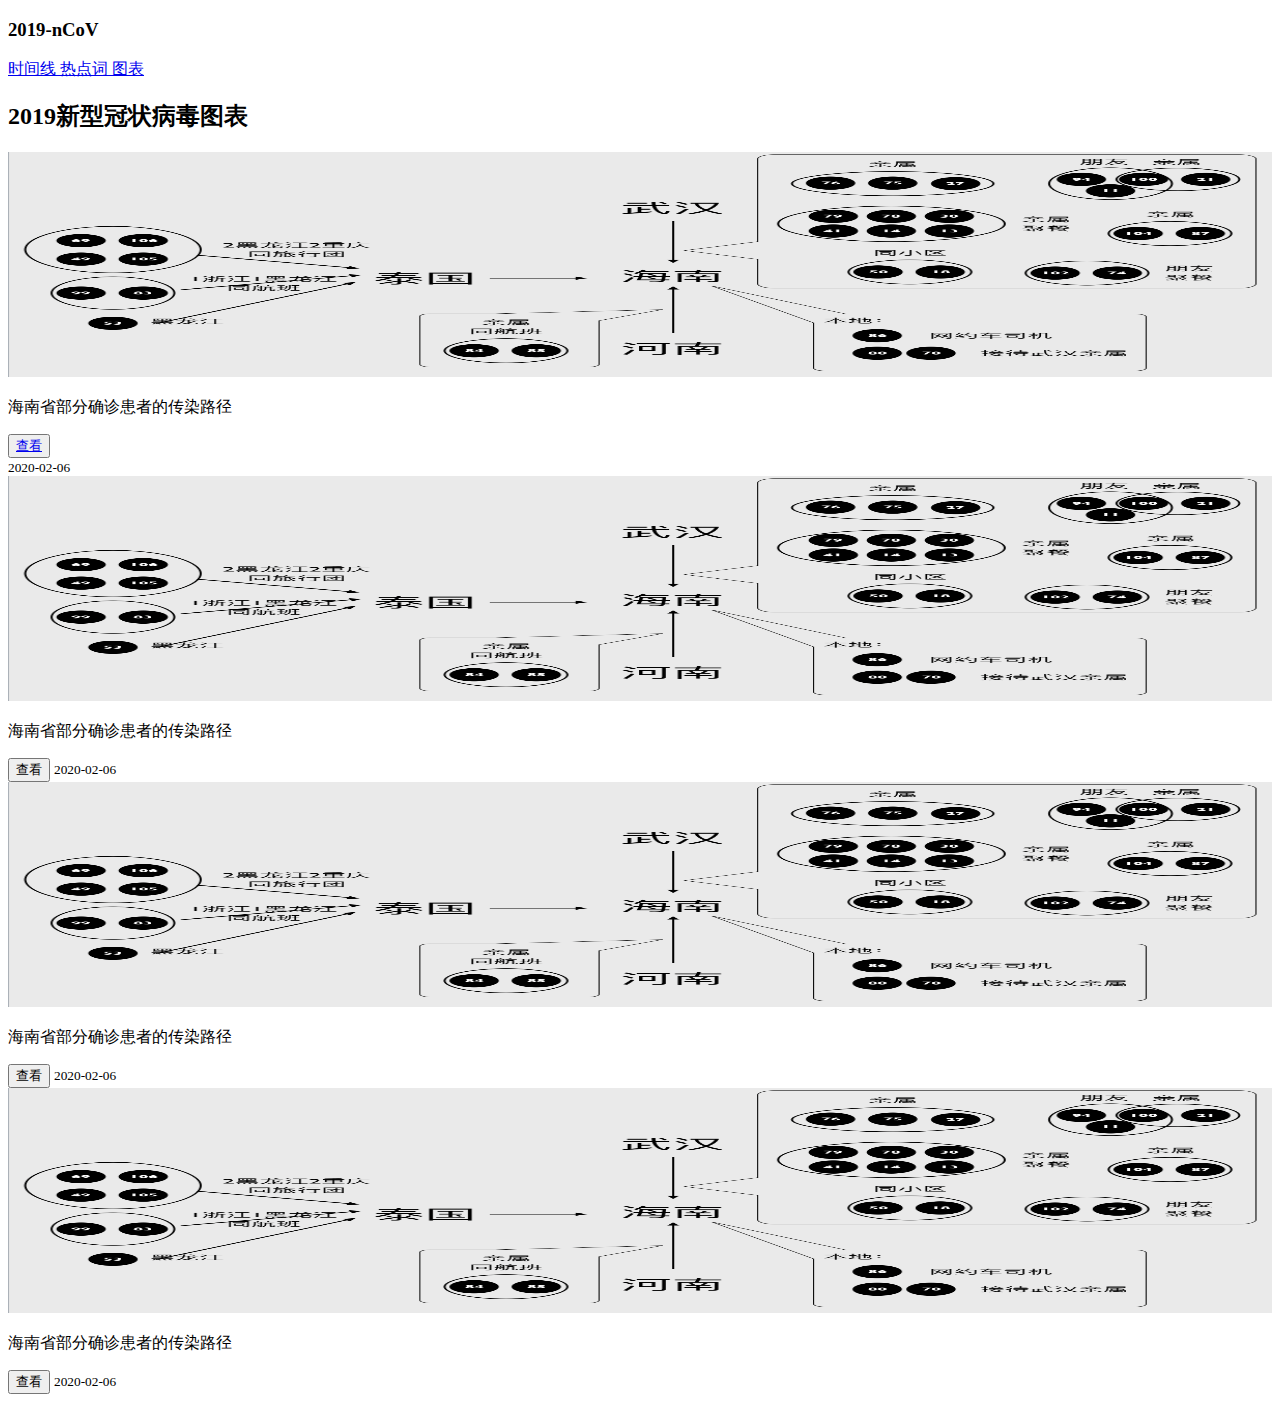
==== graphs.html @ 92c8af26 "init" ====
<!DOCTYPE html>
<html lang="en">
    <head>
        <meta charset="utf-8">
            <meta content="width=device-width, initial-scale=1, shrink-to-fit=no" name="viewport"/>
            <title>
                2019-nCoV
            </title>
            <meta content="2019-nCoV" name="description"/>
            <meta content="Jinglin Zou, Guodong Jin"/>
            <link href="https://2019-n-cov.github.io/css/bootstrap.min.css" rel="stylesheet"/>
            <link href="https://2019-n-cov.github.io/css/all.css" rel="stylesheet"/>
            <link href="https://2019-n-cov.github.io/css/font-awesome.min.css" rel="stylesheet"/>
            <link href="https://2019-n-cov.github.io/css/main.css" rel="stylesheet"/>
            <link href="https://2019-n-cov.github.io/css/thumbnail.css" rel="stylesheet"/>
            <script src="https://2019-n-cov.github.io/js/jquery-3.3.1.slim.min.js" type="text/javascript">
            </script>
        </meta>
    </head>
    <body>
        <div class="conver-container d-flex w-100 h-100 p-3 mx-auto flex-column">
            <header class="masthead mb-auto">
                <div class="inner">
                    <h3 class="masthead-brand">
                        2019-nCoV
                    </h3>
                    <nav class="nav nav-masthead justify-content-center">
                        <a class="nav-link" href="https://2019-n-cov.github.io/index.html">
                            时间线
                        </a>
                        <a class="nav-link" href="https://2019-n-cov.github.io/keyword.html">
                            热点词
                        </a>
                        <a class="nav-link active" href="#">
                            图表
                        </a>
                    </nav>
                </div>
            </header>
            <div class="container py-5">
                <div class="row text-center mb-5">
                    <div class="col-lg-8 mx-auto">
                        <h2 class="mb-0">
                            2019新型冠状病毒图表
                        </h2>
                    </div>
                </div>
            </div>
            <div class="album py-5">
                <div class="container">
                    <div class="row">
                        <div class="col-md-4">
                            <div class="card mb-4 shadow-sm">
                                <img height="225" src="imgs/hainan-2020-02-06.png" width="100%"/>
                                <div class="card-body">
                                    <p class="card-text">
                                        海南省部分确诊患者的传染路径
                                    </p>
                                    <div class="d-flex justify-content-between align-items-center">
                                        <div class="btn-group">
                                            <button class="btn btn-sm btn-outline-secondary" type="button">
                                                <a href="graphs/hainan.html">
                                                    查看
                                                </a>
                                            </button>
                                        </div>
                                        <small class="text-muted">
                                            2020-02-06
                                        </small>
                                    </div>
                                </div>
                            </div>
                        </div>
                        <div class="col-md-4">
                            <div class="card mb-4 shadow-sm">
                                <img height="225" src="imgs/hainan-2020-02-06.png" width="100%"/>
                                <div class="card-body">
                                    <p class="card-text">
                                        海南省部分确诊患者的传染路径
                                    </p>
                                    <div class="d-flex justify-content-between align-items-center">
                                        <button class="btn btn-sm btn-outline-secondary" type="button">
                                            查看
                                        </button>
                                        <small class="text-muted">
                                            2020-02-06
                                        </small>
                                    </div>
                                </div>
                            </div>
                        </div>
                        <div class="col-md-4">
                            <div class="card mb-4 shadow-sm">
                                <img height="225" src="imgs/hainan-2020-02-06.png" width="100%"/>
                                <div class="card-body">
                                    <p class="card-text">
                                        海南省部分确诊患者的传染路径
                                    </p>
                                    <div class="d-flex justify-content-between align-items-center">
                                        <button class="btn btn-sm btn-outline-secondary" type="button">
                                            查看
                                        </button>
                                        <small class="text-muted">
                                            2020-02-06
                                        </small>
                                    </div>
                                </div>
                            </div>
                        </div>
                        <div class="col-md-4">
                            <div class="card mb-4 shadow-sm">
                                <img height="225" src="imgs/hainan-2020-02-06.png" width="100%"/>
                                <div class="card-body">
                                    <p class="card-text">
                                        海南省部分确诊患者的传染路径
                                    </p>
                                    <div class="d-flex justify-content-between align-items-center">
                                        <button class="btn btn-sm btn-outline-secondary" type="button">
                                            查看
                                        </button>
                                        <small class="text-muted">
                                            2020-02-06
                                        </small>
                                    </div>
                                </div>
                            </div>
                        </div>
                    </div>
                </div>
            </div>
        </div>
    </body>
</html>
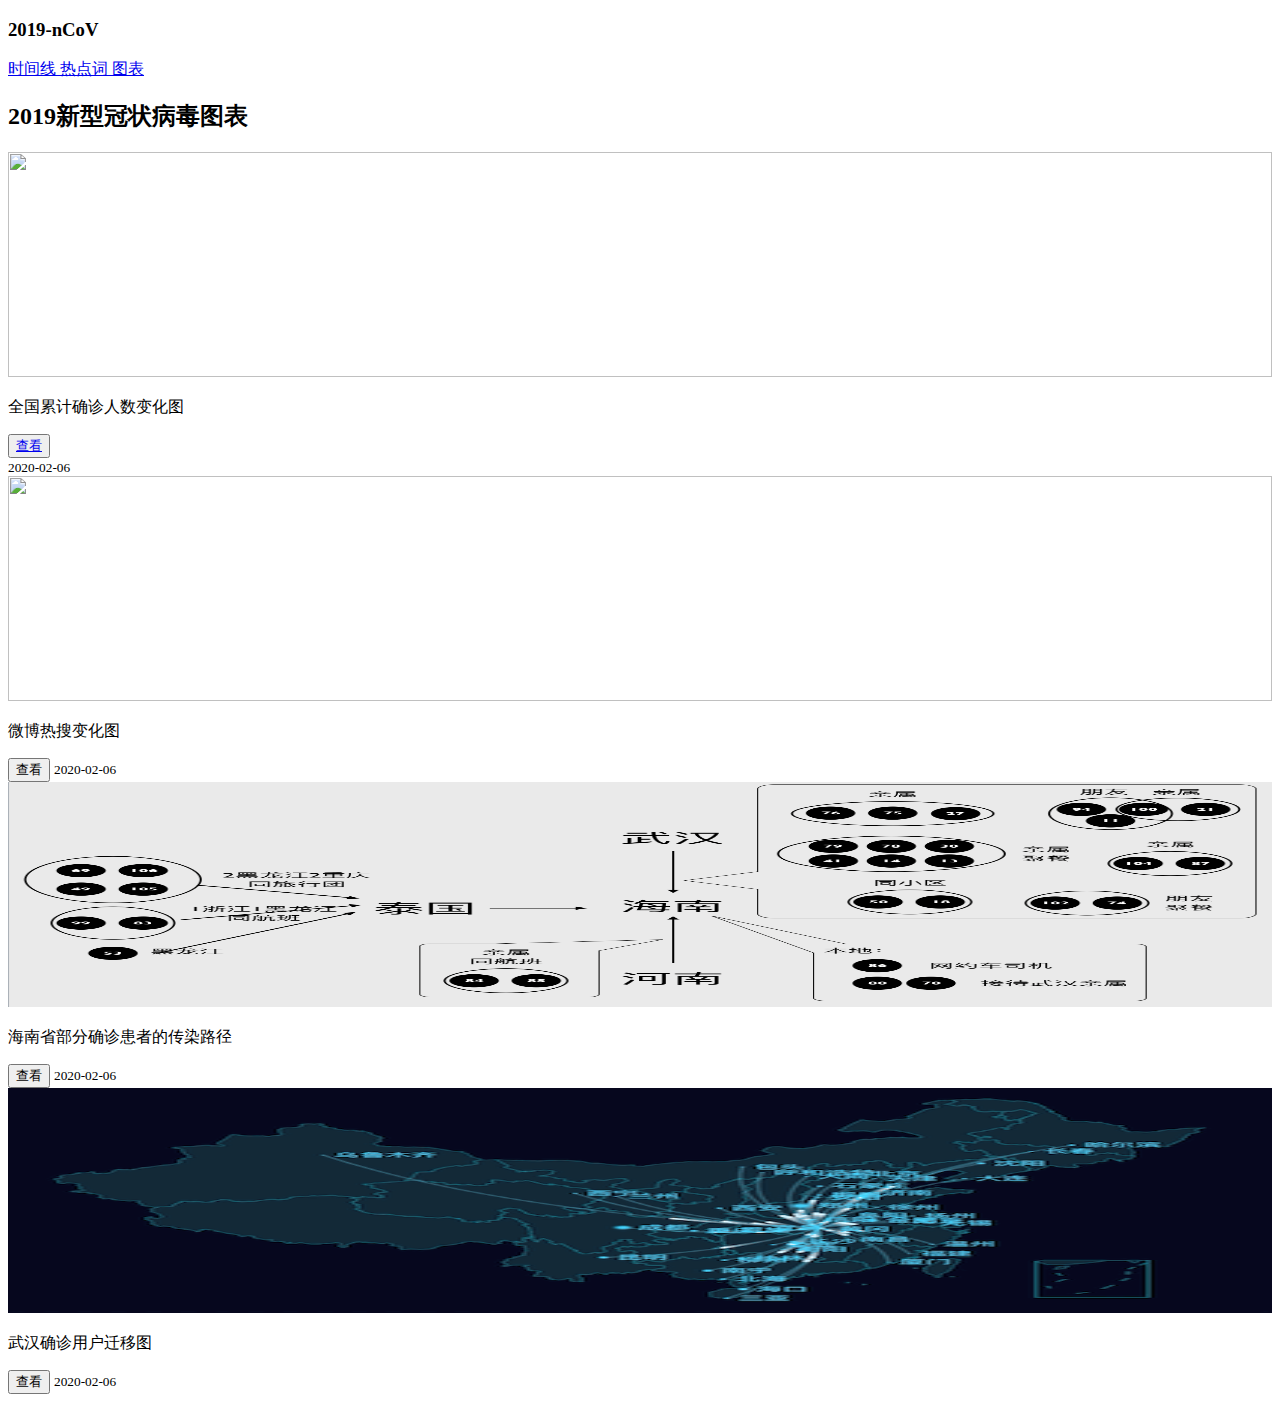
==== commit b4e49bd0: "add images" ====
--- a/graphs.html
+++ b/graphs.html
@@ -51,10 +51,10 @@
                     <div class="row">
                         <div class="col-md-4">
                             <div class="card mb-4 shadow-sm">
-                                <img height="225" src="imgs/hainan-2020-02-06.png" width="100%"/>
+                                <img height="225" src="imgs/全国累计确诊人数变化图.gif" width="100%"/>
                                 <div class="card-body">
                                     <p class="card-text">
-                                        海南省部分确诊患者的传染路径
+                                        全国累计确诊人数变化图
                                     </p>
                                     <div class="d-flex justify-content-between align-items-center">
                                         <div class="btn-group">
@@ -73,10 +73,10 @@
                         </div>
                         <div class="col-md-4">
                             <div class="card mb-4 shadow-sm">
-                                <img height="225" src="imgs/hainan-2020-02-06.png" width="100%"/>
+                                <img height="225" src="imgs/微博热搜变化图.gif" width="100%"/>
                                 <div class="card-body">
                                     <p class="card-text">
-                                        海南省部分确诊患者的传染路径
+                                        微博热搜变化图
                                     </p>
                                     <div class="d-flex justify-content-between align-items-center">
                                         <button class="btn btn-sm btn-outline-secondary" type="button">
@@ -109,10 +109,10 @@
                         </div>
                         <div class="col-md-4">
                             <div class="card mb-4 shadow-sm">
-                                <img height="225" src="imgs/hainan-2020-02-06.png" width="100%"/>
+                                <img height="225" src="imgs/武汉确诊用户迁移图.gif" width="100%"/>
                                 <div class="card-body">
                                     <p class="card-text">
-                                        海南省部分确诊患者的传染路径
+                                        武汉确诊用户迁移图
                                     </p>
                                     <div class="d-flex justify-content-between align-items-center">
                                         <button class="btn btn-sm btn-outline-secondary" type="button">
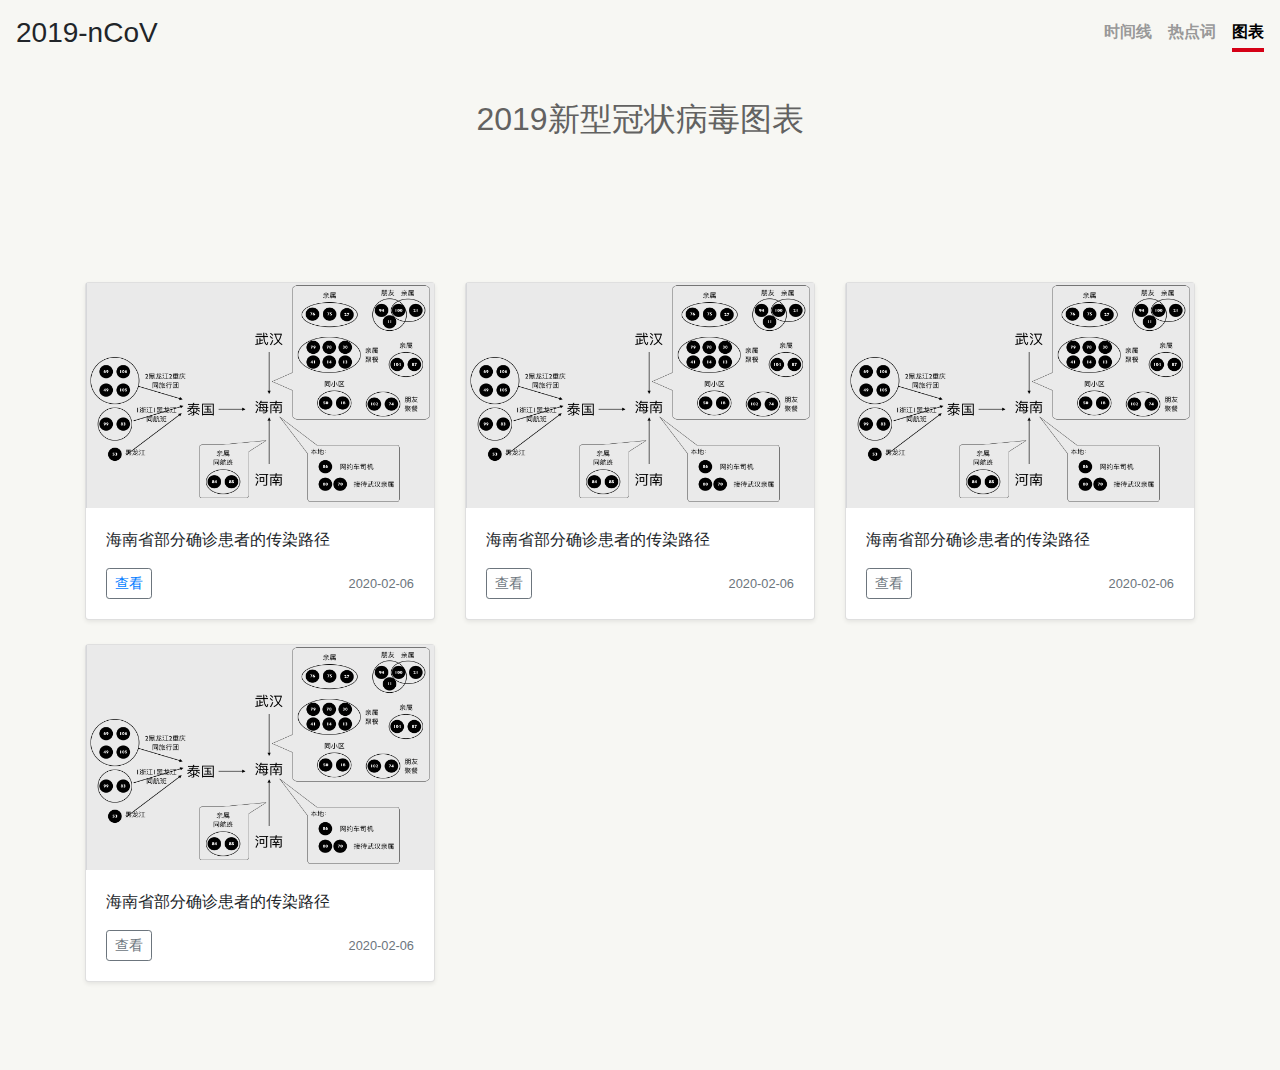
==== commit eacfc448: "update header link" ====
--- a/graphs.html
+++ b/graphs.html
@@ -8,12 +8,12 @@
             </title>
             <meta content="2019-nCoV" name="description"/>
             <meta content="Jinglin Zou, Guodong Jin"/>
-            <link href="https://2019-n-cov.github.io/css/bootstrap.min.css" rel="stylesheet"/>
-            <link href="https://2019-n-cov.github.io/css/all.css" rel="stylesheet"/>
-            <link href="https://2019-n-cov.github.io/css/font-awesome.min.css" rel="stylesheet"/>
-            <link href="https://2019-n-cov.github.io/css/main.css" rel="stylesheet"/>
-            <link href="https://2019-n-cov.github.io/css/thumbnail.css" rel="stylesheet"/>
-            <script src="https://2019-n-cov.github.io/js/jquery-3.3.1.slim.min.js" type="text/javascript">
+            <link href="https://2019-ncov-wuhan.github.io/css/bootstrap.min.css" rel="stylesheet"/>
+            <link href="https://2019-ncov-wuhan.github.io/css/all.css" rel="stylesheet"/>
+            <link href="https://2019-ncov-wuhan.github.io/css/font-awesome.min.css" rel="stylesheet"/>
+            <link href="https://2019-ncov-wuhan.github.io/css/main.css" rel="stylesheet"/>
+            <link href="https://2019-ncov-wuhan.github.io/css/thumbnail.css" rel="stylesheet"/>
+            <script src="https://2019-ncov-wuhan.github.io/js/jquery-3.3.1.slim.min.js" type="text/javascript">
             </script>
         </meta>
     </head>
@@ -25,10 +25,10 @@
                         2019-nCoV
                     </h3>
                     <nav class="nav nav-masthead justify-content-center">
-                        <a class="nav-link" href="https://2019-n-cov.github.io/index.html">
+                        <a class="nav-link" href="https://2019-ncov-wuhan.github.io/index.html">
                             时间线
                         </a>
-                        <a class="nav-link" href="https://2019-n-cov.github.io/keyword.html">
+                        <a class="nav-link" href="https://2019-ncov-wuhan.github.io/keyword.html">
                             热点词
                         </a>
                         <a class="nav-link active" href="#">
@@ -51,10 +51,10 @@
                     <div class="row">
                         <div class="col-md-4">
                             <div class="card mb-4 shadow-sm">
-                                <img height="225" src="imgs/全国累计确诊人数变化图.gif" width="100%"/>
+                                <img height="225" src="imgs/hainan-2020-02-06.png" width="100%"/>
                                 <div class="card-body">
                                     <p class="card-text">
-                                        全国累计确诊人数变化图
+                                        海南省部分确诊患者的传染路径
                                     </p>
                                     <div class="d-flex justify-content-between align-items-center">
                                         <div class="btn-group">
@@ -73,10 +73,10 @@
                         </div>
                         <div class="col-md-4">
                             <div class="card mb-4 shadow-sm">
-                                <img height="225" src="imgs/微博热搜变化图.gif" width="100%"/>
+                                <img height="225" src="imgs/hainan-2020-02-06.png" width="100%"/>
                                 <div class="card-body">
                                     <p class="card-text">
-                                        微博热搜变化图
+                                        海南省部分确诊患者的传染路径
                                     </p>
                                     <div class="d-flex justify-content-between align-items-center">
                                         <button class="btn btn-sm btn-outline-secondary" type="button">
@@ -109,10 +109,10 @@
                         </div>
                         <div class="col-md-4">
                             <div class="card mb-4 shadow-sm">
-                                <img height="225" src="imgs/武汉确诊用户迁移图.gif" width="100%"/>
+                                <img height="225" src="imgs/hainan-2020-02-06.png" width="100%"/>
                                 <div class="card-body">
                                     <p class="card-text">
-                                        武汉确诊用户迁移图
+                                        海南省部分确诊患者的传染路径
                                     </p>
                                     <div class="d-flex justify-content-between align-items-center">
                                         <button class="btn btn-sm btn-outline-secondary" type="button">
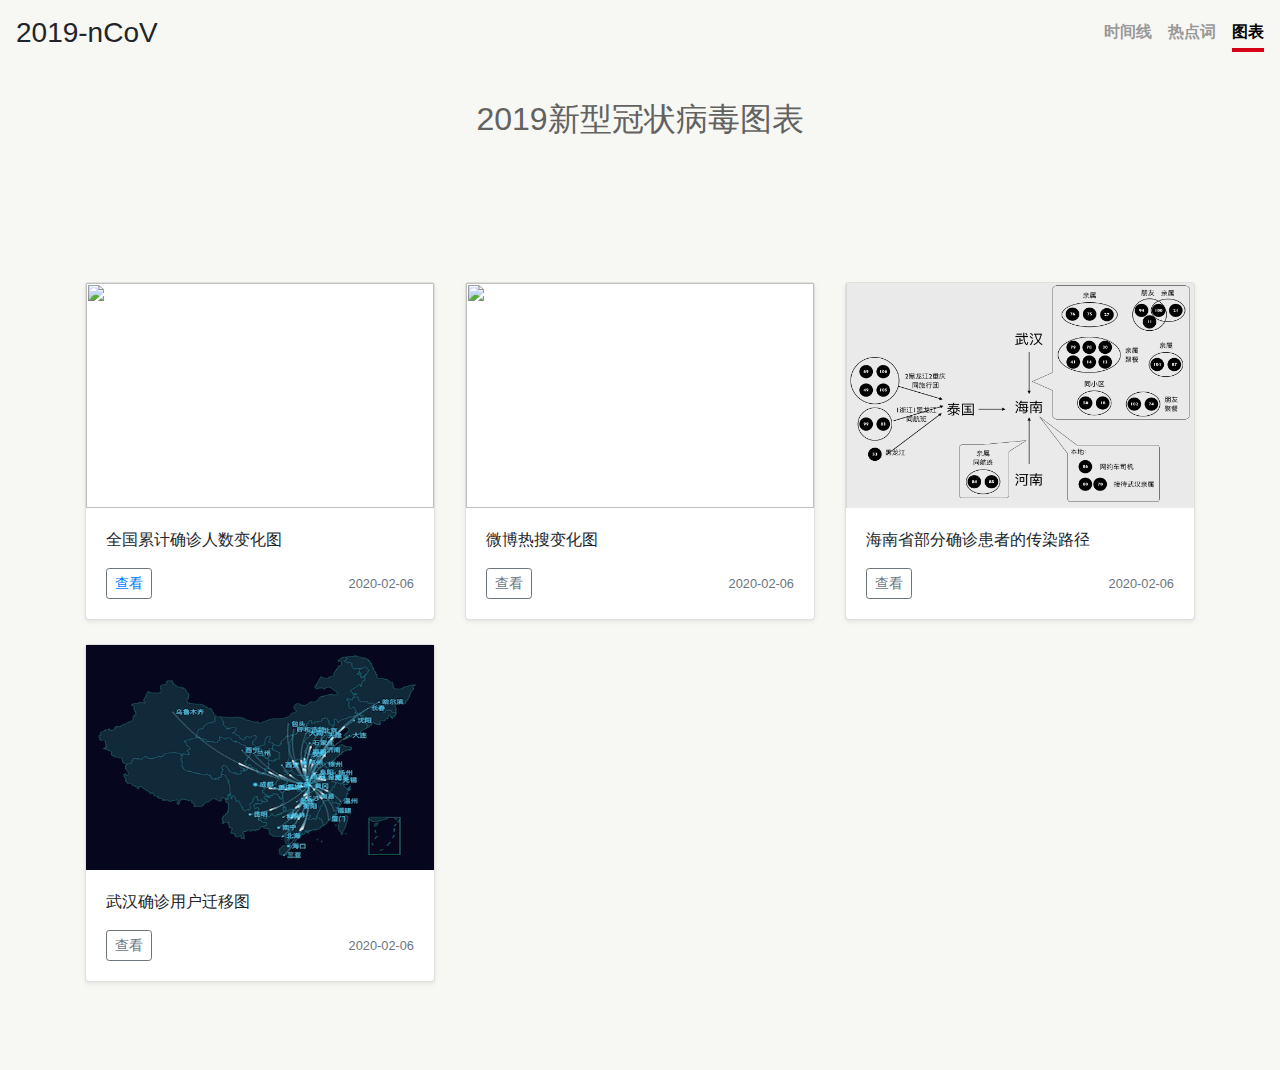
==== commit 28d8d63b: "Merge branch 'master' of https://github.com/2019-ncov-wuhan/2019-ncov-wuhan.github.io" ====
--- a/graphs.html
+++ b/graphs.html
@@ -51,10 +51,10 @@
                     <div class="row">
                         <div class="col-md-4">
                             <div class="card mb-4 shadow-sm">
-                                <img height="225" src="imgs/hainan-2020-02-06.png" width="100%"/>
+                                <img height="225" src="imgs/全国累计确诊人数变化图.gif" width="100%"/>
                                 <div class="card-body">
                                     <p class="card-text">
-                                        海南省部分确诊患者的传染路径
+                                        全国累计确诊人数变化图
                                     </p>
                                     <div class="d-flex justify-content-between align-items-center">
                                         <div class="btn-group">
@@ -73,10 +73,10 @@
                         </div>
                         <div class="col-md-4">
                             <div class="card mb-4 shadow-sm">
-                                <img height="225" src="imgs/hainan-2020-02-06.png" width="100%"/>
+                                <img height="225" src="imgs/微博热搜变化图.gif" width="100%"/>
                                 <div class="card-body">
                                     <p class="card-text">
-                                        海南省部分确诊患者的传染路径
+                                        微博热搜变化图
                                     </p>
                                     <div class="d-flex justify-content-between align-items-center">
                                         <button class="btn btn-sm btn-outline-secondary" type="button">
@@ -109,10 +109,10 @@
                         </div>
                         <div class="col-md-4">
                             <div class="card mb-4 shadow-sm">
-                                <img height="225" src="imgs/hainan-2020-02-06.png" width="100%"/>
+                                <img height="225" src="imgs/武汉确诊用户迁移图.gif" width="100%"/>
                                 <div class="card-body">
                                     <p class="card-text">
-                                        海南省部分确诊患者的传染路径
+                                        武汉确诊用户迁移图
                                     </p>
                                     <div class="d-flex justify-content-between align-items-center">
                                         <button class="btn btn-sm btn-outline-secondary" type="button">
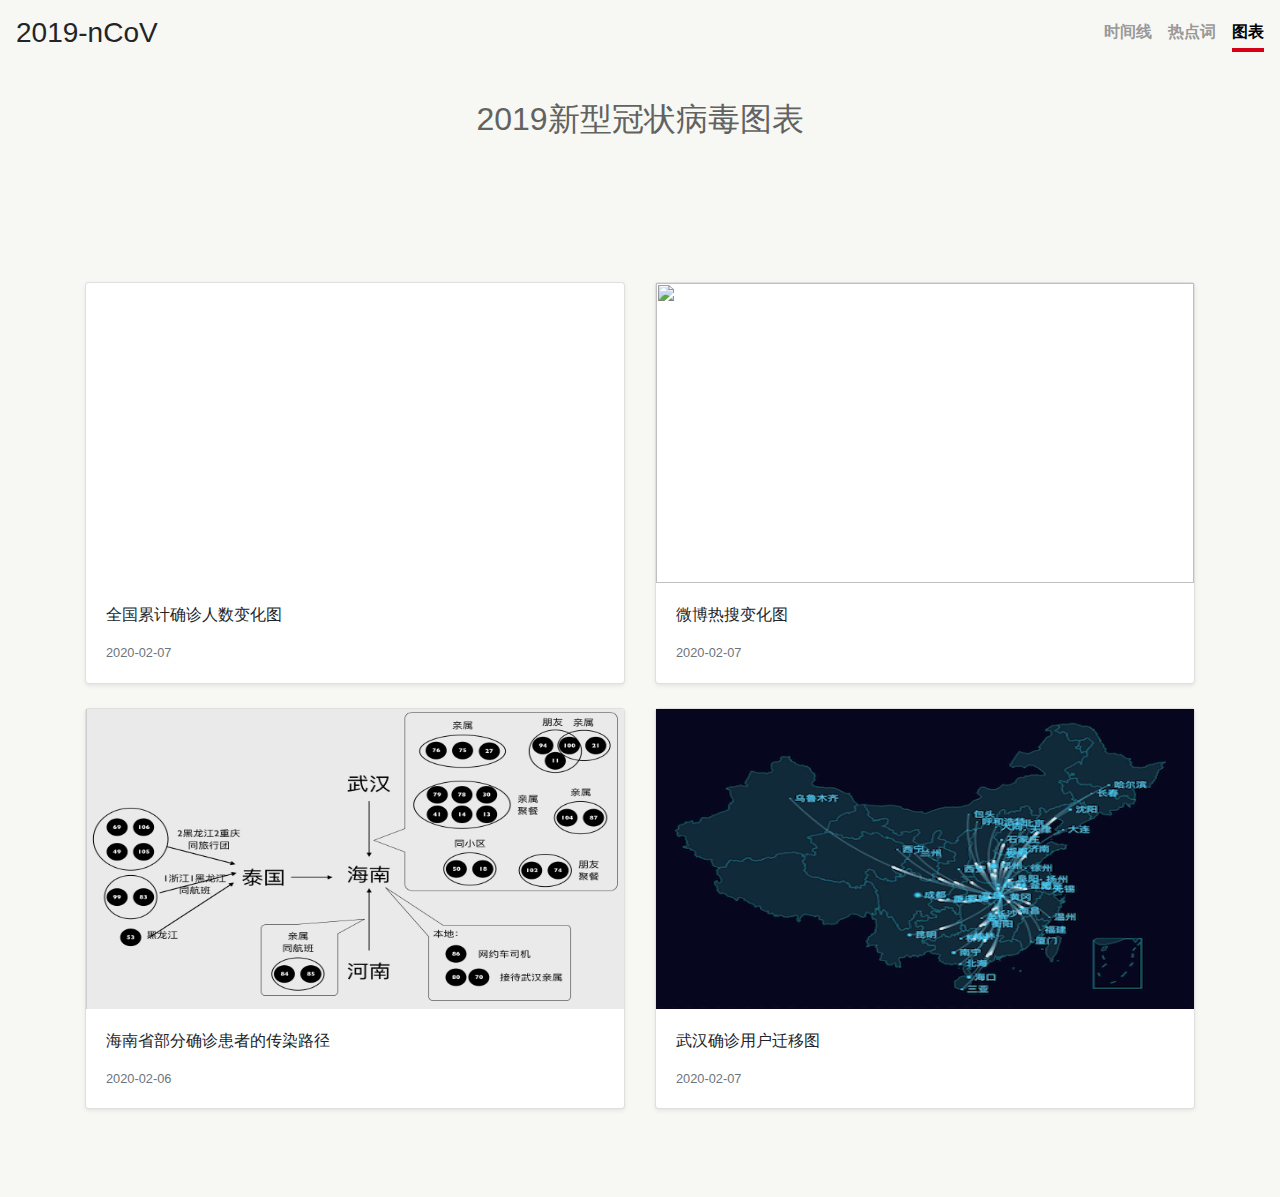
==== commit e2bdcaf5: "add video, change graph size" ====
--- a/graphs.html
+++ b/graphs.html
@@ -49,21 +49,44 @@
             <div class="album py-5">
                 <div class="container">
                     <div class="row">
-                        <div class="col-md-4">
+                        <div class="col-md-6">
                             <div class="card mb-4 shadow-sm">
-                                <img height="225" src="imgs/全国累计确诊人数变化图.gif" width="100%"/>
+                                <video autoplay loop muted playsinline src="imgs/user_count_change.mp4" height="300" width="100%"></video>
                                 <div class="card-body">
                                     <p class="card-text">
                                         全国累计确诊人数变化图
                                     </p>
                                     <div class="d-flex justify-content-between align-items-center">
-                                        <div class="btn-group">
-                                            <button class="btn btn-sm btn-outline-secondary" type="button">
-                                                <a href="graphs/hainan.html">
-                                                    查看
-                                                </a>
-                                            </button>
-                                        </div>
+                                        <small class="text-muted">
+                                            2020-02-07
+                                        </small>
+                                    </div>
+                                </div>
+                            </div>
+                        </div>
+                        <div class="col-md-6">
+                            <div class="card mb-4 shadow-sm">
+                                <img height="300" src="imgs/微博热搜变化图.gif" width="100%"/>
+                                <div class="card-body">
+                                    <p class="card-text">
+                                        微博热搜变化图
+                                    </p>
+                                    <div class="d-flex justify-content-between align-items-center">
+                                        <small class="text-muted">
+                                            2020-02-07
+                                        </small>
+                                    </div>
+                                </div>
+                            </div>
+                        </div>
+                        <div class="col-md-6">
+                            <div class="card mb-4 shadow-sm">
+                                <img height="300" src="imgs/hainan-2020-02-06.png" width="100%"/>
+                                <div class="card-body">
+                                    <p class="card-text">
+                                        海南省部分确诊患者的传染路径
+                                    </p>
+                                    <div class="d-flex justify-content-between align-items-center">
                                         <small class="text-muted">
                                             2020-02-06
                                         </small>
@@ -71,55 +94,16 @@
                                 </div>
                             </div>
                         </div>
-                        <div class="col-md-4">
+                        <div class="col-md-6">
                             <div class="card mb-4 shadow-sm">
-                                <img height="225" src="imgs/微博热搜变化图.gif" width="100%"/>
-                                <div class="card-body">
-                                    <p class="card-text">
-                                        微博热搜变化图
-                                    </p>
-                                    <div class="d-flex justify-content-between align-items-center">
-                                        <button class="btn btn-sm btn-outline-secondary" type="button">
-                                            查看
-                                        </button>
-                                        <small class="text-muted">
-                                            2020-02-06
-                                        </small>
-                                    </div>
-                                </div>
-                            </div>
-                        </div>
-                        <div class="col-md-4">
-                            <div class="card mb-4 shadow-sm">
-                                <img height="225" src="imgs/hainan-2020-02-06.png" width="100%"/>
-                                <div class="card-body">
-                                    <p class="card-text">
-                                        海南省部分确诊患者的传染路径
-                                    </p>
-                                    <div class="d-flex justify-content-between align-items-center">
-                                        <button class="btn btn-sm btn-outline-secondary" type="button">
-                                            查看
-                                        </button>
-                                        <small class="text-muted">
-                                            2020-02-06
-                                        </small>
-                                    </div>
-                                </div>
-                            </div>
-                        </div>
-                        <div class="col-md-4">
-                            <div class="card mb-4 shadow-sm">
-                                <img height="225" src="imgs/武汉确诊用户迁移图.gif" width="100%"/>
+                                <img height="300" src="imgs/武汉确诊用户迁移图.gif" width="100%"/>
                                 <div class="card-body">
                                     <p class="card-text">
                                         武汉确诊用户迁移图
                                     </p>
                                     <div class="d-flex justify-content-between align-items-center">
-                                        <button class="btn btn-sm btn-outline-secondary" type="button">
-                                            查看
-                                        </button>
                                         <small class="text-muted">
-                                            2020-02-06
+                                            2020-02-07
                                         </small>
                                     </div>
                                 </div>
